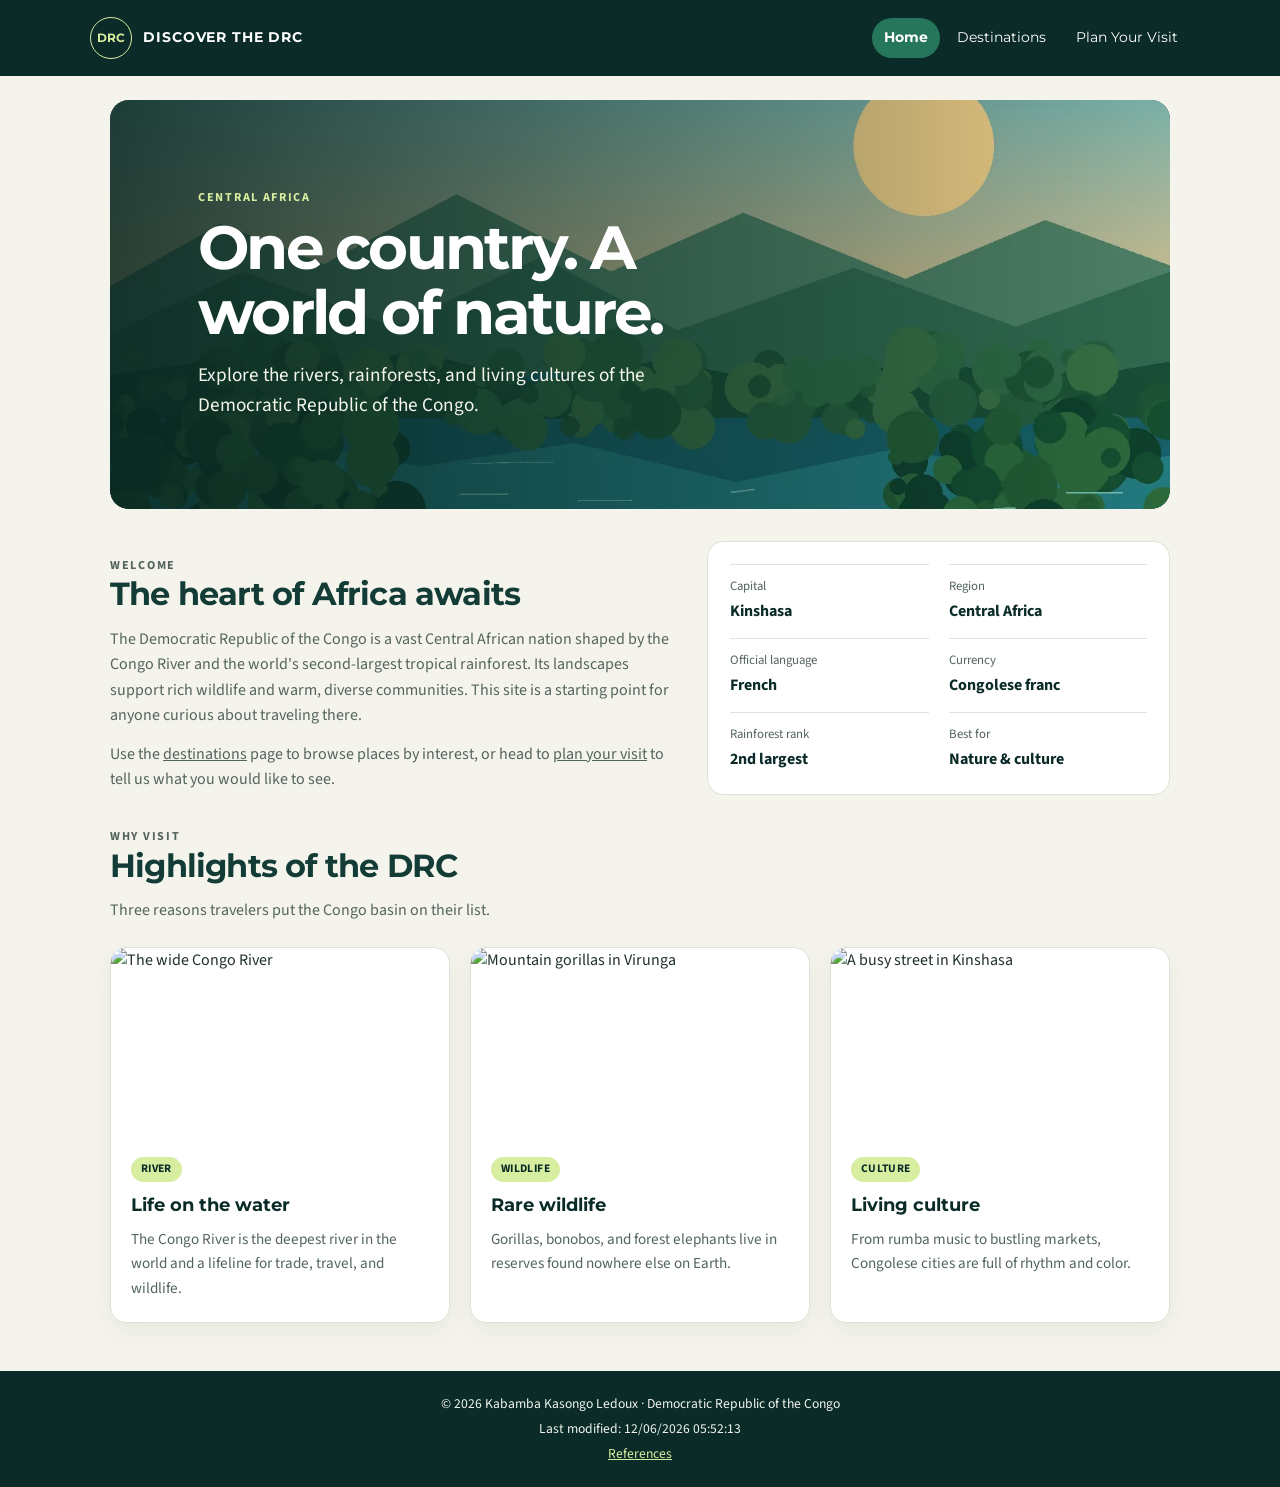
==== project/index.html @ c48c8480 "week04" ====
<!DOCTYPE html>
<html lang="en">

<head>
    <meta charset="UTF-8">
    <meta name="viewport" content="width=device-width, initial-scale=1.0">
    <meta name="description"
        content="Discover the Democratic Republic of the Congo: the Congo River, Virunga National Park, active volcanoes, and vibrant culture.">
    <meta name="author" content="Kabamba Kasongo Ledoux">
    <title>Discover the DRC | Home</title>
    <link rel="preconnect" href="https://fonts.googleapis.com">
    <link rel="preconnect" href="https://fonts.gstatic.com" crossorigin>
    <link href="https://fonts.googleapis.com/css2?family=Montserrat:wght@600;700&family=Source+Sans+3:wght@400;600&display=swap"
        rel="stylesheet">
    <link rel="stylesheet" href="styles/project.css">
    <script src="scripts/main.js" defer></script>
</head>

<body>
    <header class="site-header">
        <a class="brand" href="index.html" aria-label="Discover the DRC home">
            <span class="brand-mark" aria-hidden="true">DRC</span>
            <span>Discover the DRC</span>
        </a>
        <button id="menu-toggle" class="menu-toggle" aria-label="Open menu" aria-expanded="false"
            aria-controls="primary-nav"></button>
        <nav id="primary-nav" aria-label="Main navigation">
            <a href="index.html" aria-current="page">Home</a>
            <a href="destinations.html">Destinations</a>
            <a href="plan.html">Plan Your Visit</a>
        </nav>
    </header>

    <main>
        <figure class="hero">
            <picture>
                <source srcset="images/drc-hero-720.webp 720w, images/drc-hero-1440.webp 1440w"
                    sizes="(max-width: 720px) 100vw, 1100px" type="image/webp">
                <img src="images/drc-hero-1440.webp"
                    alt="The Congo River winding through lush green tropical hills" width="1440" height="810"
                    fetchpriority="high">
            </picture>
            <figcaption class="hero-caption">
                <p class="eyebrow">Central Africa</p>
                <h1>One country. A world of nature.</h1>
                <p>Explore the rivers, rainforests, and living cultures of the Democratic Republic of the Congo.</p>
            </figcaption>
        </figure>

        <section class="intro" aria-labelledby="intro-title">
            <div>
                <p class="eyebrow">Welcome</p>
                <h2 id="intro-title">The heart of Africa awaits</h2>
                <p>
                    The Democratic Republic of the Congo is a vast Central African nation shaped by the
                    Congo River and the world's second-largest tropical rainforest. Its landscapes support
                    rich wildlife and warm, diverse communities. This site is a starting point for anyone
                    curious about traveling there.
                </p>
                <p>
                    Use the <a href="destinations.html">destinations</a> page to browse places by interest, or
                    head to <a href="plan.html">plan your visit</a> to tell us what you would like to see.
                </p>
            </div>
            <dl class="facts">
                <div>
                    <dt>Capital</dt>
                    <dd>Kinshasa</dd>
                </div>
                <div>
                    <dt>Region</dt>
                    <dd>Central Africa</dd>
                </div>
                <div>
                    <dt>Official language</dt>
                    <dd>French</dd>
                </div>
                <div>
                    <dt>Currency</dt>
                    <dd>Congolese franc</dd>
                </div>
                <div>
                    <dt>Rainforest rank</dt>
                    <dd>2nd largest</dd>
                </div>
                <div>
                    <dt>Best for</dt>
                    <dd>Nature &amp; culture</dd>
                </div>
            </dl>
        </section>

        <section class="section" aria-labelledby="highlights-title">
            <div class="section-head">
                <p class="eyebrow">Why visit</p>
                <h2 id="highlights-title">Highlights of the DRC</h2>
                <p>Three reasons travelers put the Congo basin on their list.</p>
            </div>
            <div class="card-grid">
                <article class="card">
                    <img src="https://picsum.photos/seed/congo-river/600/400" alt="The wide Congo River" width="600"
                        height="400" loading="lazy">
                    <div class="card-body">
                        <span class="tag">River</span>
                        <h3>Life on the water</h3>
                        <p>The Congo River is the deepest river in the world and a lifeline for trade, travel, and
                            wildlife.</p>
                    </div>
                </article>
                <article class="card">
                    <img src="https://picsum.photos/seed/virunga/600/400" alt="Mountain gorillas in Virunga"
                        width="600" height="400" loading="lazy">
                    <div class="card-body">
                        <span class="tag">Wildlife</span>
                        <h3>Rare wildlife</h3>
                        <p>Gorillas, bonobos, and forest elephants live in reserves found nowhere else on Earth.</p>
                    </div>
                </article>
                <article class="card">
                    <img src="https://picsum.photos/seed/kinshasa/600/400" alt="A busy street in Kinshasa" width="600"
                        height="400" loading="lazy">
                    <div class="card-body">
                        <span class="tag">Culture</span>
                        <h3>Living culture</h3>
                        <p>From rumba music to bustling markets, Congolese cities are full of rhythm and color.</p>
                    </div>
                </article>
            </div>
        </section>
    </main>

    <footer>
        <p>&copy; <span id="current-year"></span> Kabamba Kasongo Ledoux · Democratic Republic of the Congo</p>
        <p id="last-modified"></p>
        <p><a href="references.html">References</a></p>
    </footer>
</body>

</html>
---- project/styles/project.css ----
:root {
  color-scheme: light;
  --forest: #123c35;
  --forest-deep: #0a2b27;
  --leaf: #26765b;
  --lime: #d7ed9f;
  --sun: #f0bf68;
  --paper: #f5f4ec;
  --ink: #20302b;
  --muted: #53645d;
  --line: #dce3d8;
  --white: #ffffff;
  --soft-white: #f5f7ed;
  --footer-text: #f1f5ee;
  --nav-hover: #285247;
  --overlay-strong: #08231fd1;
  --overlay-soft: #08231f61;
  --overlay-clear: #123c3500;
  --card-shadow: #123c350f;
  --danger: #9c2b1b;
  --font: "Source Sans 3", "Trebuchet MS", Arial, sans-serif;
  --font-heading: "Montserrat", "Trebuchet MS", Arial, sans-serif;
}

* {
  box-sizing: border-box;
}

html {
  scroll-behavior: smooth;
}

body {
  min-width: 320px;
  margin: 0;
  background: var(--paper);
  color: var(--ink);
  font-family: var(--font);
  line-height: 1.6;
}

a {
  color: inherit;
}

h1,
h2,
h3,
.brand,
.menu-toggle,
.filter-btn,
nav a {
  font-family: var(--font-heading);
}

a:focus-visible,
button:focus-visible,
input:focus-visible,
select:focus-visible,
textarea:focus-visible {
  outline: 3px solid var(--sun);
  outline-offset: 3px;
}

.site-header {
  display: flex;
  align-items: center;
  justify-content: space-between;
  gap: 1rem;
  min-height: 76px;
  padding: 0.8rem max(1.25rem, calc((100% - 1100px) / 2));
  background: var(--forest-deep);
  color: var(--white);
}

.brand {
  display: inline-flex;
  align-items: center;
  gap: 0.7rem;
  font-size: 0.9rem;
  font-weight: 700;
  letter-spacing: 0.06em;
  text-decoration: none;
  text-transform: uppercase;
}

.brand-mark {
  display: grid;
  width: 42px;
  height: 42px;
  place-items: center;
  border: 1px solid var(--lime);
  border-radius: 50%;
  color: var(--lime);
  font-size: 0.78rem;
  letter-spacing: 0;
}

.menu-toggle {
  display: none;
  padding: 0.35rem 0.6rem;
  border: 1px solid var(--white);
  border-radius: 0.5rem;
  background: none;
  color: var(--white);
  font-size: 1.4rem;
  line-height: 1;
  cursor: pointer;
}

.menu-toggle::before {
  content: "\2261";
}

.menu-toggle.open::before {
  content: "\2716";
}

nav {
  display: flex;
  flex-wrap: wrap;
  justify-content: flex-end;
  gap: 0.35rem;
}

nav a {
  padding: 0.5rem 0.75rem;
  border-radius: 999px;
  color: var(--white);
  font-size: 0.9rem;
  text-decoration: none;
}

nav a:hover {
  background: var(--nav-hover);
}

nav a[aria-current="page"] {
  background: var(--leaf);
  font-weight: 700;
}

main {
  width: min(1100px, 100%);
  margin: 0 auto;
  padding: 1.5rem 1.25rem 3rem;
}

.hero {
  position: relative;
  overflow: hidden;
  min-height: 320px;
  margin: 0;
  border-radius: 1.2rem;
  background: var(--forest);
  isolation: isolate;
}

.hero::after {
  position: absolute;
  z-index: -1;
  background: linear-gradient(90deg, var(--overlay-strong) 0%, var(--overlay-soft) 54%, var(--overlay-clear) 100%);
  content: "";
  inset: 0;
}

.hero picture,
.hero img {
  position: absolute;
  z-index: -2;
  width: 100%;
  height: 100%;
  inset: 0;
}

.hero img {
  object-fit: cover;
  object-position: center 54%;
}

.hero-caption {
  max-width: 720px;
  padding: clamp(2rem, 7vw, 5.5rem);
  color: var(--white);
}

.eyebrow {
  margin: 0 0 0.45rem;
  color: var(--leaf);
  font-size: 0.76rem;
  font-weight: 700;
  letter-spacing: 0.14em;
  text-transform: uppercase;
}

.hero .eyebrow {
  color: var(--lime);
}

.hero h1 {
  margin: 0;
  font-size: clamp(2.1rem, 5.4vw, 3.8rem);
  letter-spacing: -0.045em;
  line-height: 1.08;
  text-wrap: balance;
}

.hero-caption > p:last-child {
  margin: 0.85rem 0 0;
  color: var(--soft-white);
  font-size: clamp(1rem, 2vw, 1.2rem);
}

.section {
  margin-top: 2rem;
}

.section-head {
  max-width: 62ch;
}

.section-head h2,
.intro h2 {
  margin: 0;
  color: var(--forest);
  font-size: clamp(1.5rem, 2.6vw, 2rem);
  letter-spacing: -0.025em;
  line-height: 1.2;
}

.section-head p,
.intro p {
  margin: 0.8rem 0 0;
  color: var(--muted);
}

.card-grid {
  display: grid;
  grid-template-columns: repeat(auto-fit, minmax(240px, 1fr));
  gap: 1.25rem;
  margin-top: 1.5rem;
}

.card {
  display: flex;
  flex-direction: column;
  overflow: hidden;
  border: 1px solid var(--line);
  border-radius: 1rem;
  background: var(--white);
  box-shadow: 0 10px 24px var(--card-shadow);
}

.card img {
  width: 100%;
  height: 190px;
  object-fit: cover;
}

.card-body {
  display: flex;
  flex: 1;
  flex-direction: column;
  gap: 0.5rem;
  padding: 1.15rem 1.25rem 1.35rem;
}

.card-body h3 {
  margin: 0;
  color: var(--forest-deep);
  font-size: 1.15rem;
}

.card-body p {
  margin: 0;
  color: var(--muted);
  font-size: 0.95rem;
}

.tag {
  align-self: flex-start;
  padding: 0.2rem 0.6rem;
  border-radius: 999px;
  background: var(--lime);
  color: var(--forest-deep);
  font-size: 0.72rem;
  font-weight: 700;
  letter-spacing: 0.04em;
  text-transform: uppercase;
}

.filter-bar {
  display: flex;
  flex-wrap: wrap;
  gap: 0.5rem;
  margin-top: 1.5rem;
}

.filter-btn {
  padding: 0.5rem 0.95rem;
  border: 1px solid var(--line);
  border-radius: 999px;
  background: var(--white);
  color: var(--forest-deep);
  font: inherit;
  font-size: 0.9rem;
  cursor: pointer;
}

.filter-btn:hover {
  background: var(--soft-white);
}

.filter-btn.active {
  border-color: var(--forest);
  background: var(--forest);
  color: var(--white);
  font-weight: 700;
}

.result-count {
  margin: 1rem 0 0;
  color: var(--muted);
  font-size: 0.9rem;
}

.intro {
  display: grid;
  grid-template-columns: 1.1fr 0.9fr;
  align-items: center;
  gap: 2rem;
  margin-top: 2rem;
}

.facts {
  display: grid;
  grid-template-columns: repeat(2, minmax(0, 1fr));
  gap: 0.85rem 1.25rem;
  margin: 0;
  padding: 1.35rem;
  border: 1px solid var(--line);
  border-radius: 1rem;
  background: var(--white);
}

.facts div {
  padding-top: 0.7rem;
  border-top: 1px solid var(--line);
}

.facts dt {
  color: var(--muted);
  font-size: 0.8rem;
}

.facts dd {
  margin: 0.15rem 0 0;
  color: var(--forest-deep);
  font-weight: 700;
}

.plan-layout {
  display: grid;
  grid-template-columns: minmax(0, 1fr) minmax(260px, 0.7fr);
  gap: 1.5rem;
  margin-top: 1.75rem;
  align-items: start;
}

form {
  padding: clamp(1.35rem, 3vw, 2rem);
  border: 1px solid var(--line);
  border-radius: 1rem;
  background: var(--white);
  box-shadow: 0 10px 24px var(--card-shadow);
}

.form-row {
  display: flex;
  flex-direction: column;
  gap: 0.35rem;
  margin-bottom: 1rem;
}

.form-row label {
  color: var(--forest-deep);
  font-weight: 700;
  font-size: 0.92rem;
}

.form-row input,
.form-row select,
.form-row textarea {
  padding: 0.6rem 0.7rem;
  border: 1px solid var(--line);
  border-radius: 0.55rem;
  background: var(--paper);
  color: var(--ink);
  font: inherit;
}

.form-row textarea {
  min-height: 120px;
  resize: vertical;
}

.form-row .hint {
  color: var(--muted);
  font-size: 0.8rem;
}

.checkbox-row {
  display: flex;
  align-items: center;
  gap: 0.6rem;
  margin-bottom: 1.25rem;
}

.checkbox-row label {
  font-size: 0.92rem;
}

form button[type="submit"] {
  padding: 0.7rem 1.4rem;
  border: none;
  border-radius: 999px;
  background: var(--forest);
  color: var(--white);
  font: inherit;
  font-weight: 700;
  cursor: pointer;
}

form button[type="submit"]:hover {
  background: var(--forest-deep);
}

.form-status {
  margin: 1rem 0 0;
  padding: 0.75rem 0.9rem;
  border-radius: 0.6rem;
  font-size: 0.92rem;
}

.form-status.error {
  border: 1px solid var(--danger);
  background: #fbeae7;
  color: var(--danger);
}

.form-status.success {
  border: 1px solid var(--leaf);
  background: #eaf5ee;
  color: var(--forest-deep);
}

.plan-aside {
  padding: 1.35rem 1.4rem;
  border-radius: 1rem;
  background: var(--forest);
  color: var(--soft-white);
}

.plan-aside h2 {
  margin: 0 0 0.6rem;
  color: var(--lime);
  font-size: 1.1rem;
}

.plan-aside ul {
  margin: 0;
  padding-left: 1.1rem;
}

.plan-aside li {
  margin-bottom: 0.4rem;
  font-size: 0.92rem;
}

.saved-preferences {
  margin-top: 1.5rem;
  padding: 1rem 1.15rem;
  border: 1px dashed var(--leaf);
  border-radius: 0.8rem;
  background: var(--soft-white);
  color: var(--forest-deep);
  font-size: 0.92rem;
}

.saved-preferences strong {
  display: block;
  margin-bottom: 0.25rem;
}

footer {
  padding: 1.2rem;
  background: var(--forest-deep);
  color: var(--footer-text);
  text-align: center;
}

footer p {
  margin: 0.2rem;
  font-size: 0.85rem;
}

footer a {
  color: var(--lime);
}

@media (max-width: 759px) {
  .site-header {
    flex-wrap: wrap;
  }

  .menu-toggle {
    display: inline-block;
  }

  nav {
    display: none;
    flex-basis: 100%;
    flex-direction: column;
    justify-content: flex-start;
  }

  nav.open {
    display: flex;
  }

  nav a {
    padding: 0.7rem 0.85rem;
    border-radius: 0.5rem;
    text-align: left;
  }

  .intro,
  .plan-layout {
    grid-template-columns: 1fr;
    gap: 1.25rem;
  }

  .hero {
    min-height: 380px;
    border-radius: 0.9rem;
  }

  .hero-caption {
    padding: 2.1rem 1.35rem;
  }

  .card-grid {
    grid-template-columns: 1fr;
  }
}

@media (max-width: 480px) {
  main {
    padding: 1rem 0.85rem 2rem;
  }

  .facts {
    grid-template-columns: 1fr;
  }
}

@media (prefers-reduced-motion: reduce) {
  html {
    scroll-behavior: auto;
  }
}
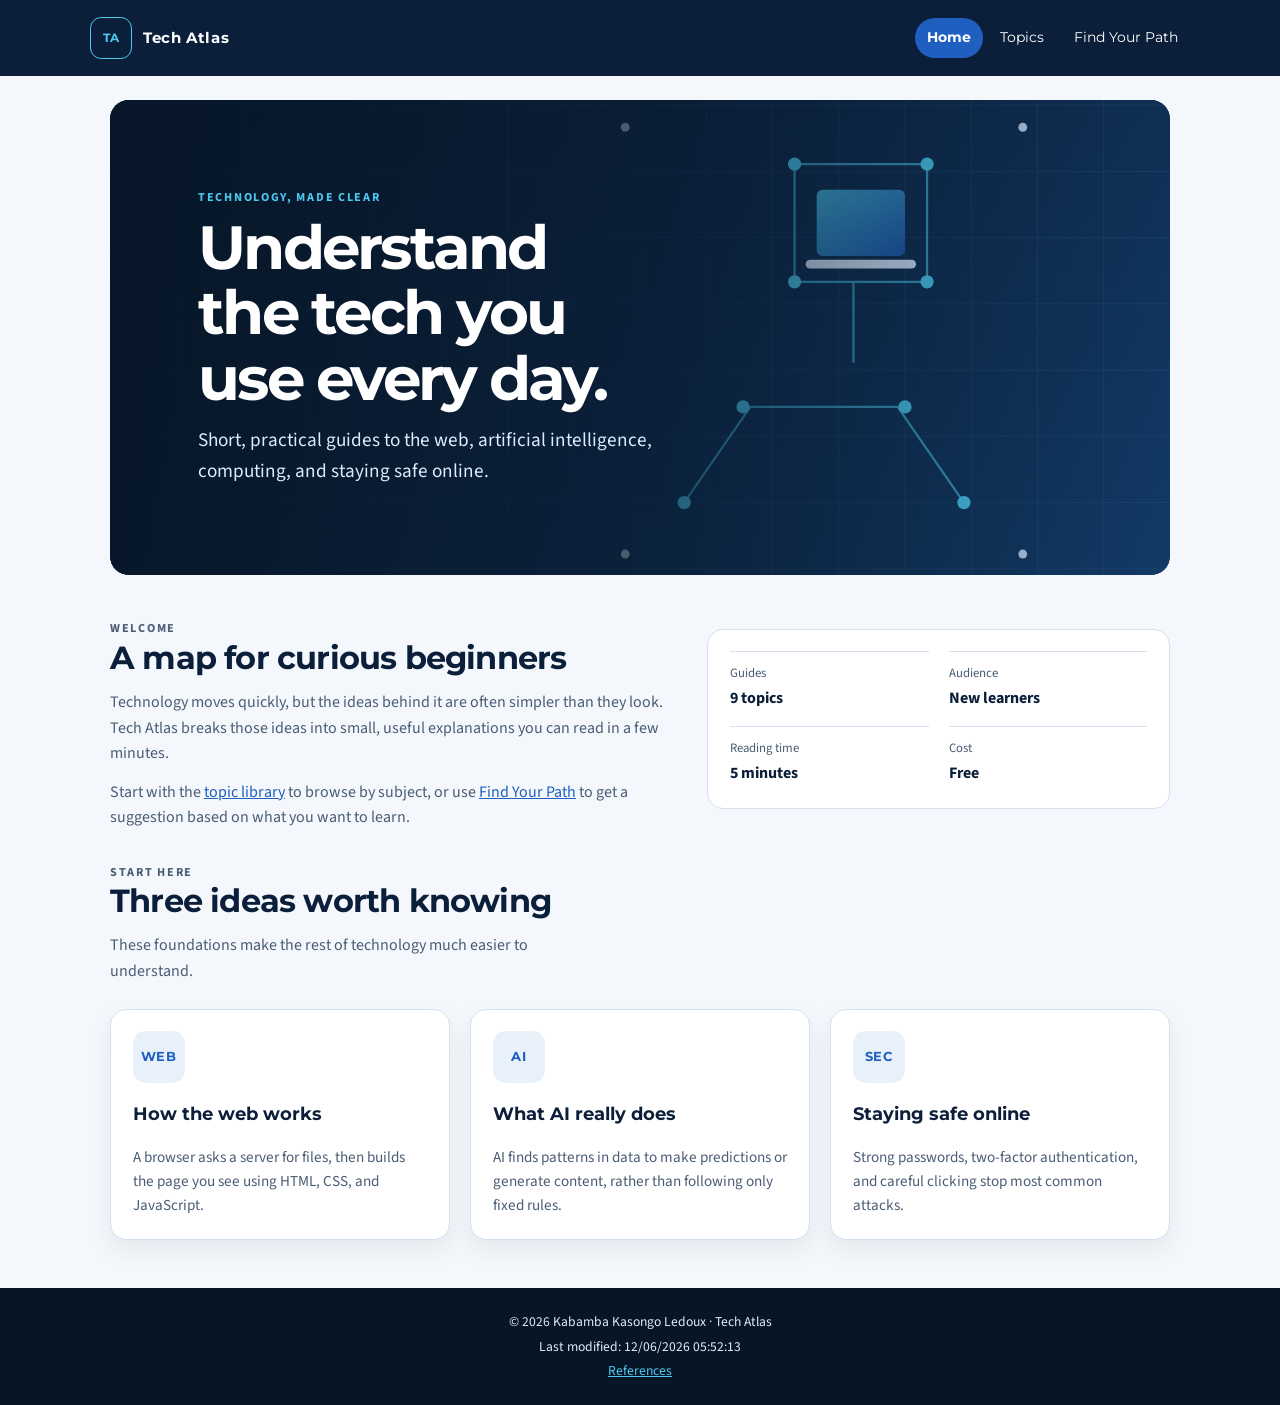
==== commit 59d2172a: "week04-1" ====
--- a/project/index.html
+++ b/project/index.html
@@ -5,9 +5,10 @@
     <meta charset="UTF-8">
     <meta name="viewport" content="width=device-width, initial-scale=1.0">
     <meta name="description"
-        content="Discover the Democratic Republic of the Congo: the Congo River, Virunga National Park, active volcanoes, and vibrant culture.">
+        content="Tech Atlas explains web basics, artificial intelligence, computing, and digital safety in clear, beginner-friendly guides.">
     <meta name="author" content="Kabamba Kasongo Ledoux">
-    <title>Discover the DRC | Home</title>
+    <title>Tech Atlas | Home</title>
+    <link rel="icon" href="../images/favicon.svg" type="image/svg+xml">
     <link rel="preconnect" href="https://fonts.googleapis.com">
     <link rel="preconnect" href="https://fonts.gstatic.com" crossorigin>
     <link href="https://fonts.googleapis.com/css2?family=Montserrat:wght@600;700&family=Source+Sans+3:wght@400;600&display=swap"
@@ -18,119 +19,91 @@
 
 <body>
     <header class="site-header">
-        <a class="brand" href="index.html" aria-label="Discover the DRC home">
-            <span class="brand-mark" aria-hidden="true">DRC</span>
-            <span>Discover the DRC</span>
+        <a class="brand" href="index.html" aria-label="TA Tech Atlas home">
+            <span class="brand-mark" aria-hidden="true">TA</span>
+            <span>Tech Atlas</span>
         </a>
         <button id="menu-toggle" class="menu-toggle" aria-label="Open menu" aria-expanded="false"
             aria-controls="primary-nav"></button>
         <nav id="primary-nav" aria-label="Main navigation">
             <a href="index.html" aria-current="page">Home</a>
-            <a href="destinations.html">Destinations</a>
-            <a href="plan.html">Plan Your Visit</a>
+            <a href="topics.html">Topics</a>
+            <a href="path.html">Find Your Path</a>
         </nav>
     </header>
 
     <main>
         <figure class="hero">
-            <picture>
-                <source srcset="images/drc-hero-720.webp 720w, images/drc-hero-1440.webp 1440w"
-                    sizes="(max-width: 720px) 100vw, 1100px" type="image/webp">
-                <img src="images/drc-hero-1440.webp"
-                    alt="The Congo River winding through lush green tropical hills" width="1440" height="810"
-                    fetchpriority="high">
-            </picture>
+            <img src="images/tech-hero.svg" alt="An abstract network of connected technology nodes and a screen"
+                width="1440" height="810" fetchpriority="high">
             <figcaption class="hero-caption">
-                <p class="eyebrow">Central Africa</p>
-                <h1>One country. A world of nature.</h1>
-                <p>Explore the rivers, rainforests, and living cultures of the Democratic Republic of the Congo.</p>
+                <p class="eyebrow">Technology, made clear</p>
+                <h1>Understand the tech you use every day.</h1>
+                <p>Short, practical guides to the web, artificial intelligence, computing, and staying safe online.</p>
             </figcaption>
         </figure>
 
         <section class="intro" aria-labelledby="intro-title">
             <div>
                 <p class="eyebrow">Welcome</p>
-                <h2 id="intro-title">The heart of Africa awaits</h2>
+                <h2 id="intro-title">A map for curious beginners</h2>
                 <p>
-                    The Democratic Republic of the Congo is a vast Central African nation shaped by the
-                    Congo River and the world's second-largest tropical rainforest. Its landscapes support
-                    rich wildlife and warm, diverse communities. This site is a starting point for anyone
-                    curious about traveling there.
+                    Technology moves quickly, but the ideas behind it are often simpler than they look. Tech Atlas
+                    breaks those ideas into small, useful explanations you can read in a few minutes.
                 </p>
                 <p>
-                    Use the <a href="destinations.html">destinations</a> page to browse places by interest, or
-                    head to <a href="plan.html">plan your visit</a> to tell us what you would like to see.
+                    Start with the <a href="topics.html">topic library</a> to browse by subject, or use
+                    <a href="path.html">Find Your Path</a> to get a suggestion based on what you want to learn.
                 </p>
             </div>
             <dl class="facts">
                 <div>
-                    <dt>Capital</dt>
-                    <dd>Kinshasa</dd>
+                    <dt>Guides</dt>
+                    <dd>9 topics</dd>
                 </div>
                 <div>
-                    <dt>Region</dt>
-                    <dd>Central Africa</dd>
+                    <dt>Audience</dt>
+                    <dd>New learners</dd>
                 </div>
                 <div>
-                    <dt>Official language</dt>
-                    <dd>French</dd>
+                    <dt>Reading time</dt>
+                    <dd>5 minutes</dd>
                 </div>
                 <div>
-                    <dt>Currency</dt>
-                    <dd>Congolese franc</dd>
-                </div>
-                <div>
-                    <dt>Rainforest rank</dt>
-                    <dd>2nd largest</dd>
-                </div>
-                <div>
-                    <dt>Best for</dt>
-                    <dd>Nature &amp; culture</dd>
+                    <dt>Cost</dt>
+                    <dd>Free</dd>
                 </div>
             </dl>
         </section>
 
         <section class="section" aria-labelledby="highlights-title">
             <div class="section-head">
-                <p class="eyebrow">Why visit</p>
-                <h2 id="highlights-title">Highlights of the DRC</h2>
-                <p>Three reasons travelers put the Congo basin on their list.</p>
+                <p class="eyebrow">Start here</p>
+                <h2 id="highlights-title">Three ideas worth knowing</h2>
+                <p>These foundations make the rest of technology much easier to understand.</p>
             </div>
             <div class="card-grid">
                 <article class="card">
-                    <img src="https://picsum.photos/seed/congo-river/600/400" alt="The wide Congo River" width="600"
-                        height="400" loading="lazy">
-                    <div class="card-body">
-                        <span class="tag">River</span>
-                        <h3>Life on the water</h3>
-                        <p>The Congo River is the deepest river in the world and a lifeline for trade, travel, and
-                            wildlife.</p>
-                    </div>
+                    <span class="icon-tile" aria-hidden="true">WEB</span>
+                    <h3>How the web works</h3>
+                    <p>A browser asks a server for files, then builds the page you see using HTML, CSS, and JavaScript.</p>
                 </article>
                 <article class="card">
-                    <img src="https://picsum.photos/seed/virunga/600/400" alt="Mountain gorillas in Virunga"
-                        width="600" height="400" loading="lazy">
-                    <div class="card-body">
-                        <span class="tag">Wildlife</span>
-                        <h3>Rare wildlife</h3>
-                        <p>Gorillas, bonobos, and forest elephants live in reserves found nowhere else on Earth.</p>
-                    </div>
+                    <span class="icon-tile" aria-hidden="true">AI</span>
+                    <h3>What AI really does</h3>
+                    <p>AI finds patterns in data to make predictions or generate content, rather than following only fixed rules.</p>
                 </article>
                 <article class="card">
-                    <img src="https://picsum.photos/seed/kinshasa/600/400" alt="A busy street in Kinshasa" width="600"
-                        height="400" loading="lazy">
-                    <div class="card-body">
-                        <span class="tag">Culture</span>
-                        <h3>Living culture</h3>
-                        <p>From rumba music to bustling markets, Congolese cities are full of rhythm and color.</p>
-                    </div>
+                    <span class="icon-tile" aria-hidden="true">SEC</span>
+                    <h3>Staying safe online</h3>
+                    <p>Strong passwords, two-factor authentication, and careful clicking stop most common attacks.</p>
                 </article>
             </div>
         </section>
     </main>
 
     <footer>
-        <p>&copy; <span id="current-year"></span> Kabamba Kasongo Ledoux · Democratic Republic of the Congo</p>
+        <p>&copy; <span id="current-year"></span> Kabamba Kasongo Ledoux · Tech Atlas</p>
         <p id="last-modified"></p>
         <p><a href="references.html">References</a></p>
     </footer>
--- a/project/styles/project.css
+++ b/project/styles/project.css
@@ -1,23 +1,20 @@
 :root {
   color-scheme: light;
-  --forest: #123c35;
-  --forest-deep: #0a2b27;
-  --leaf: #26765b;
-  --lime: #d7ed9f;
-  --sun: #f0bf68;
-  --paper: #f5f4ec;
-  --ink: #20302b;
-  --muted: #53645d;
-  --line: #dce3d8;
+  --navy: #0b1f3a;
+  --navy-deep: #071627;
+  --blue: #1f5fbf;
+  --cyan: #4cc9f0;
+  --paper: #f4f7fb;
+  --ink: #16283f;
+  --muted: #4a5d75;
+  --line: #d5e0ee;
   --white: #ffffff;
-  --soft-white: #f5f7ed;
-  --footer-text: #f1f5ee;
-  --nav-hover: #285247;
-  --overlay-strong: #08231fd1;
-  --overlay-soft: #08231f61;
-  --overlay-clear: #123c3500;
-  --card-shadow: #123c350f;
-  --danger: #9c2b1b;
+  --soft: #e8f1fa;
+  --danger: #a4262c;
+  --danger-bg: #fbeaea;
+  --success: #1c6b46;
+  --success-bg: #e8f4ec;
+  --shadow: #0b1f3a12;
   --font: "Source Sans 3", "Trebuchet MS", Arial, sans-serif;
   --font-heading: "Montserrat", "Trebuchet MS", Arial, sans-serif;
 }
@@ -37,10 +34,6 @@
   color: var(--ink);
   font-family: var(--font);
   line-height: 1.6;
-}
-
-a {
-  color: inherit;
 }
 
 h1,
@@ -49,8 +42,22 @@
 .brand,
 .menu-toggle,
 .filter-btn,
+.icon-tile,
 nav a {
   font-family: var(--font-heading);
+}
+
+a {
+  color: var(--blue);
+}
+
+.visually-hidden {
+  position: absolute;
+  overflow: hidden;
+  width: 1px;
+  height: 1px;
+  clip-path: inset(50%);
+  white-space: nowrap;
 }
 
 a:focus-visible,
@@ -58,7 +65,7 @@
 input:focus-visible,
 select:focus-visible,
 textarea:focus-visible {
-  outline: 3px solid var(--sun);
+  outline: 3px solid var(--cyan);
   outline-offset: 3px;
 }
 
@@ -69,7 +76,7 @@
   gap: 1rem;
   min-height: 76px;
   padding: 0.8rem max(1.25rem, calc((100% - 1100px) / 2));
-  background: var(--forest-deep);
+  background: var(--navy);
   color: var(--white);
 }
 
@@ -77,11 +84,11 @@
   display: inline-flex;
   align-items: center;
   gap: 0.7rem;
-  font-size: 0.9rem;
-  font-weight: 700;
-  letter-spacing: 0.06em;
+  color: var(--white);
+  font-size: 0.95rem;
+  font-weight: 700;
+  letter-spacing: 0.04em;
   text-decoration: none;
-  text-transform: uppercase;
 }
 
 .brand-mark {
@@ -89,10 +96,10 @@
   width: 42px;
   height: 42px;
   place-items: center;
-  border: 1px solid var(--lime);
-  border-radius: 50%;
-  color: var(--lime);
-  font-size: 0.78rem;
+  border: 1px solid var(--cyan);
+  border-radius: 0.7rem;
+  color: var(--cyan);
+  font-size: 0.75rem;
   letter-spacing: 0;
 }
 
@@ -132,11 +139,11 @@
 }
 
 nav a:hover {
-  background: var(--nav-hover);
+  background: #1b3c66;
 }
 
 nav a[aria-current="page"] {
-  background: var(--leaf);
+  background: var(--blue);
   font-weight: 700;
 }
 
@@ -152,30 +159,25 @@
   min-height: 320px;
   margin: 0;
   border-radius: 1.2rem;
-  background: var(--forest);
+  background: var(--navy);
   isolation: isolate;
 }
 
 .hero::after {
   position: absolute;
   z-index: -1;
-  background: linear-gradient(90deg, var(--overlay-strong) 0%, var(--overlay-soft) 54%, var(--overlay-clear) 100%);
+  background: linear-gradient(90deg, #071627ee 0%, #07162799 52%, #07162700 100%);
   content: "";
   inset: 0;
 }
 
-.hero picture,
 .hero img {
   position: absolute;
   z-index: -2;
   width: 100%;
   height: 100%;
+  object-fit: cover;
   inset: 0;
-}
-
-.hero img {
-  object-fit: cover;
-  object-position: center 54%;
 }
 
 .hero-caption {
@@ -186,7 +188,7 @@
 
 .eyebrow {
   margin: 0 0 0.45rem;
-  color: var(--leaf);
+  color: var(--blue);
   font-size: 0.76rem;
   font-weight: 700;
   letter-spacing: 0.14em;
@@ -194,7 +196,7 @@
 }
 
 .hero .eyebrow {
-  color: var(--lime);
+  color: var(--cyan);
 }
 
 .hero h1 {
@@ -207,7 +209,7 @@
 
 .hero-caption > p:last-child {
   margin: 0.85rem 0 0;
-  color: var(--soft-white);
+  color: #dcecff;
   font-size: clamp(1rem, 2vw, 1.2rem);
 }
 
@@ -219,17 +221,15 @@
   max-width: 62ch;
 }
 
-.section-head h2,
-.intro h2 {
-  margin: 0;
-  color: var(--forest);
+.section-head h2 {
+  margin: 0;
+  color: var(--navy);
   font-size: clamp(1.5rem, 2.6vw, 2rem);
   letter-spacing: -0.025em;
   line-height: 1.2;
 }
 
-.section-head p,
-.intro p {
+.section-head p {
   margin: 0.8rem 0 0;
   color: var(--muted);
 }
@@ -244,34 +244,34 @@
 .card {
   display: flex;
   flex-direction: column;
-  overflow: hidden;
+  gap: 1rem;
+  padding: 1.35rem;
   border: 1px solid var(--line);
   border-radius: 1rem;
   background: var(--white);
-  box-shadow: 0 10px 24px var(--card-shadow);
-}
-
-.card img {
-  width: 100%;
-  height: 190px;
-  object-fit: cover;
-}
-
-.card-body {
-  display: flex;
-  flex: 1;
-  flex-direction: column;
-  gap: 0.5rem;
-  padding: 1.15rem 1.25rem 1.35rem;
-}
-
-.card-body h3 {
-  margin: 0;
-  color: var(--forest-deep);
+  box-shadow: 0 10px 24px var(--shadow);
+}
+
+.icon-tile {
+  display: grid;
+  width: 52px;
+  height: 52px;
+  place-items: center;
+  border-radius: 0.8rem;
+  background: var(--soft);
+  color: var(--blue);
+  font-size: 0.8rem;
+  font-weight: 700;
+  letter-spacing: 0.04em;
+}
+
+.card h3 {
+  margin: 0;
+  color: var(--navy);
   font-size: 1.15rem;
 }
 
-.card-body p {
+.card p {
   margin: 0;
   color: var(--muted);
   font-size: 0.95rem;
@@ -281,8 +281,8 @@
   align-self: flex-start;
   padding: 0.2rem 0.6rem;
   border-radius: 999px;
-  background: var(--lime);
-  color: var(--forest-deep);
+  background: var(--navy);
+  color: var(--cyan);
   font-size: 0.72rem;
   font-weight: 700;
   letter-spacing: 0.04em;
@@ -301,19 +301,18 @@
   border: 1px solid var(--line);
   border-radius: 999px;
   background: var(--white);
-  color: var(--forest-deep);
-  font: inherit;
+  color: var(--navy);
   font-size: 0.9rem;
   cursor: pointer;
 }
 
 .filter-btn:hover {
-  background: var(--soft-white);
+  background: var(--soft);
 }
 
 .filter-btn.active {
-  border-color: var(--forest);
-  background: var(--forest);
+  border-color: var(--blue);
+  background: var(--blue);
   color: var(--white);
   font-weight: 700;
 }
@@ -332,6 +331,19 @@
   margin-top: 2rem;
 }
 
+.intro h2 {
+  margin: 0;
+  color: var(--navy);
+  font-size: clamp(1.5rem, 2.6vw, 2rem);
+  letter-spacing: -0.025em;
+  line-height: 1.2;
+}
+
+.intro p {
+  margin: 0.8rem 0 0;
+  color: var(--muted);
+}
+
 .facts {
   display: grid;
   grid-template-columns: repeat(2, minmax(0, 1fr));
@@ -355,11 +367,11 @@
 
 .facts dd {
   margin: 0.15rem 0 0;
-  color: var(--forest-deep);
-  font-weight: 700;
-}
-
-.plan-layout {
+  color: var(--navy);
+  font-weight: 700;
+}
+
+.path-layout {
   display: grid;
   grid-template-columns: minmax(0, 1fr) minmax(260px, 0.7fr);
   gap: 1.5rem;
@@ -372,7 +384,7 @@
   border: 1px solid var(--line);
   border-radius: 1rem;
   background: var(--white);
-  box-shadow: 0 10px 24px var(--card-shadow);
+  box-shadow: 0 10px 24px var(--shadow);
 }
 
 .form-row {
@@ -383,9 +395,9 @@
 }
 
 .form-row label {
-  color: var(--forest-deep);
-  font-weight: 700;
+  color: var(--navy);
   font-size: 0.92rem;
+  font-weight: 700;
 }
 
 .form-row input,
@@ -404,7 +416,7 @@
   resize: vertical;
 }
 
-.form-row .hint {
+.hint {
   color: var(--muted);
   font-size: 0.8rem;
 }
@@ -414,9 +426,6 @@
   align-items: center;
   gap: 0.6rem;
   margin-bottom: 1.25rem;
-}
-
-.checkbox-row label {
   font-size: 0.92rem;
 }
 
@@ -424,7 +433,7 @@
   padding: 0.7rem 1.4rem;
   border: none;
   border-radius: 999px;
-  background: var(--forest);
+  background: var(--blue);
   color: var(--white);
   font: inherit;
   font-weight: 700;
@@ -432,7 +441,7 @@
 }
 
 form button[type="submit"]:hover {
-  background: var(--forest-deep);
+  background: var(--navy);
 }
 
 .form-status {
@@ -444,35 +453,35 @@
 
 .form-status.error {
   border: 1px solid var(--danger);
-  background: #fbeae7;
+  background: var(--danger-bg);
   color: var(--danger);
 }
 
 .form-status.success {
-  border: 1px solid var(--leaf);
-  background: #eaf5ee;
-  color: var(--forest-deep);
-}
-
-.plan-aside {
+  border: 1px solid var(--success);
+  background: var(--success-bg);
+  color: var(--success);
+}
+
+.path-aside {
   padding: 1.35rem 1.4rem;
   border-radius: 1rem;
-  background: var(--forest);
-  color: var(--soft-white);
-}
-
-.plan-aside h2 {
+  background: var(--navy);
+  color: #dcecff;
+}
+
+.path-aside h2 {
   margin: 0 0 0.6rem;
-  color: var(--lime);
+  color: var(--cyan);
   font-size: 1.1rem;
 }
 
-.plan-aside ul {
+.path-aside ul {
   margin: 0;
   padding-left: 1.1rem;
 }
 
-.plan-aside li {
+.path-aside li {
   margin-bottom: 0.4rem;
   font-size: 0.92rem;
 }
@@ -480,10 +489,10 @@
 .saved-preferences {
   margin-top: 1.5rem;
   padding: 1rem 1.15rem;
-  border: 1px dashed var(--leaf);
+  border: 1px dashed var(--blue);
   border-radius: 0.8rem;
-  background: var(--soft-white);
-  color: var(--forest-deep);
+  background: var(--soft);
+  color: var(--navy);
   font-size: 0.92rem;
 }
 
@@ -494,8 +503,8 @@
 
 footer {
   padding: 1.2rem;
-  background: var(--forest-deep);
-  color: var(--footer-text);
+  background: var(--navy-deep);
+  color: #dcecff;
   text-align: center;
 }
 
@@ -505,7 +514,7 @@
 }
 
 footer a {
-  color: var(--lime);
+  color: var(--cyan);
 }
 
 @media (max-width: 759px) {
@@ -535,7 +544,7 @@
   }
 
   .intro,
-  .plan-layout {
+  .path-layout {
     grid-template-columns: 1fr;
     gap: 1.25rem;
   }
